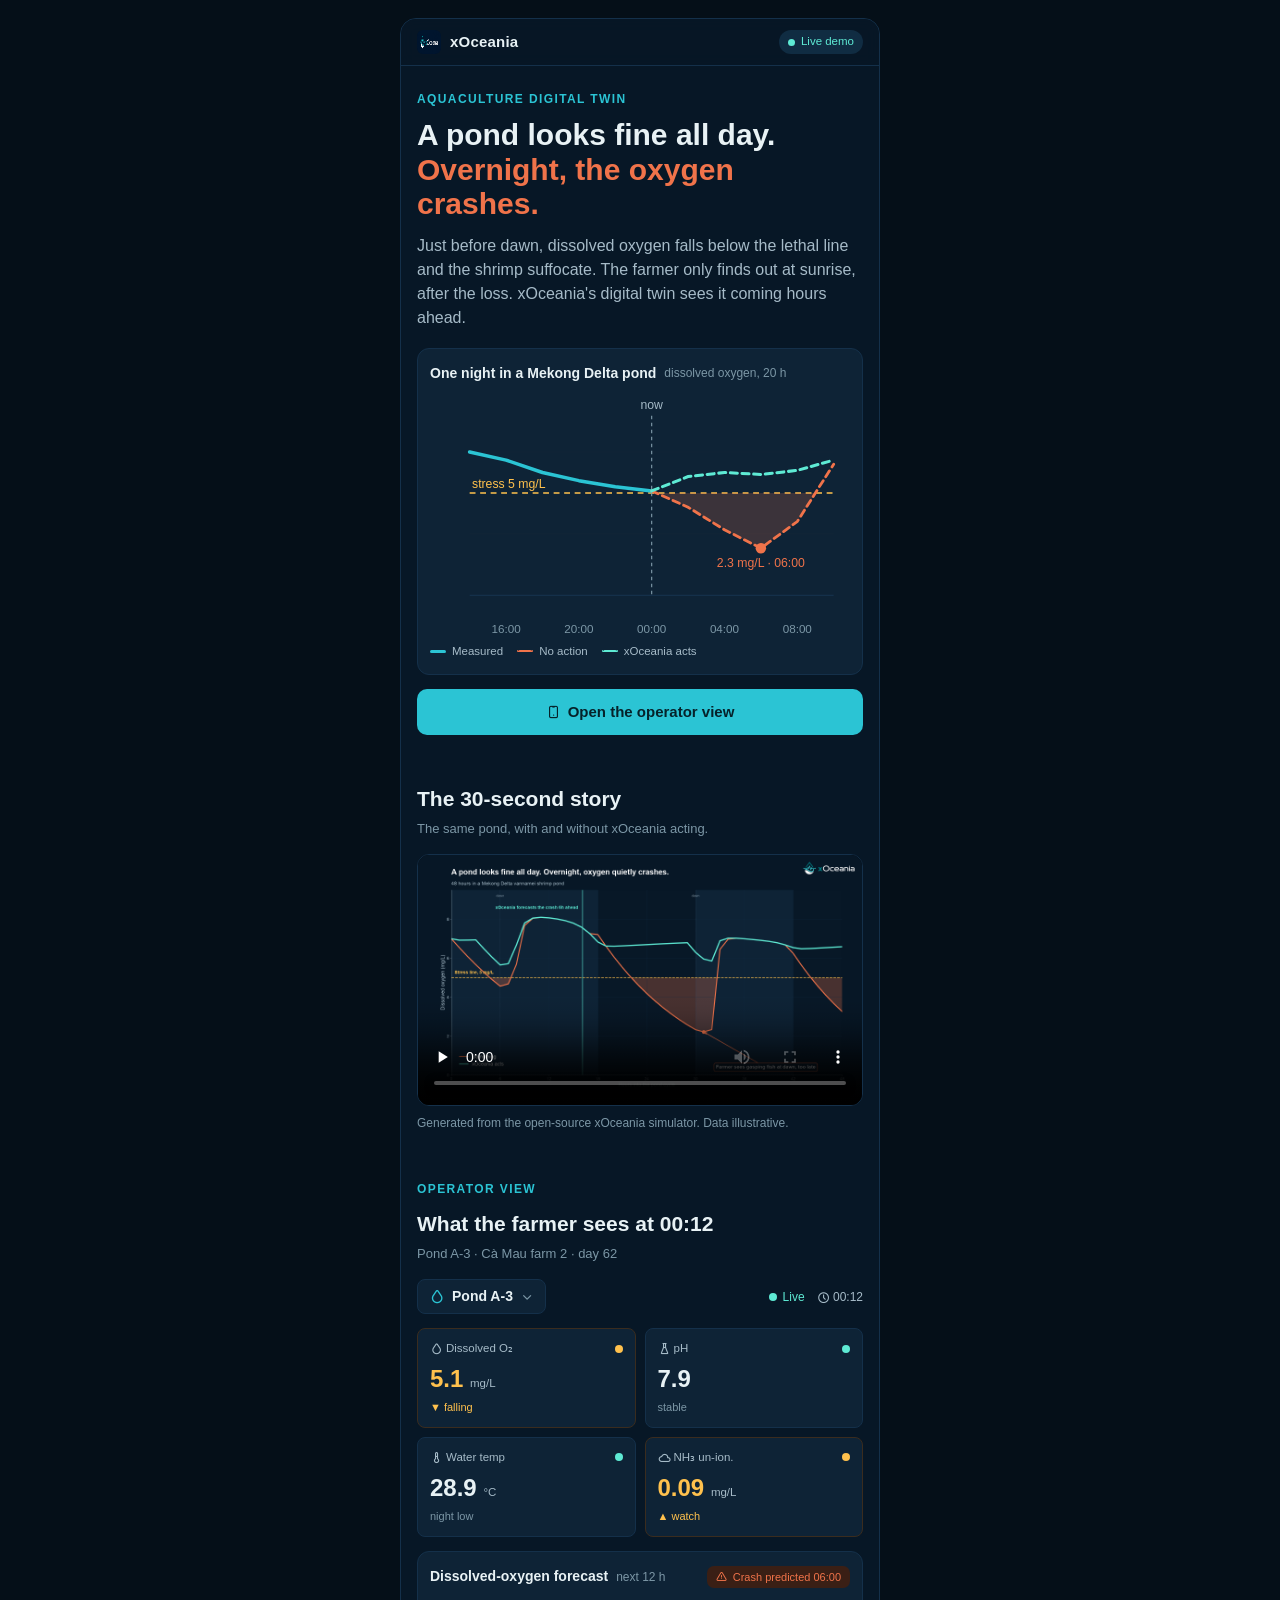
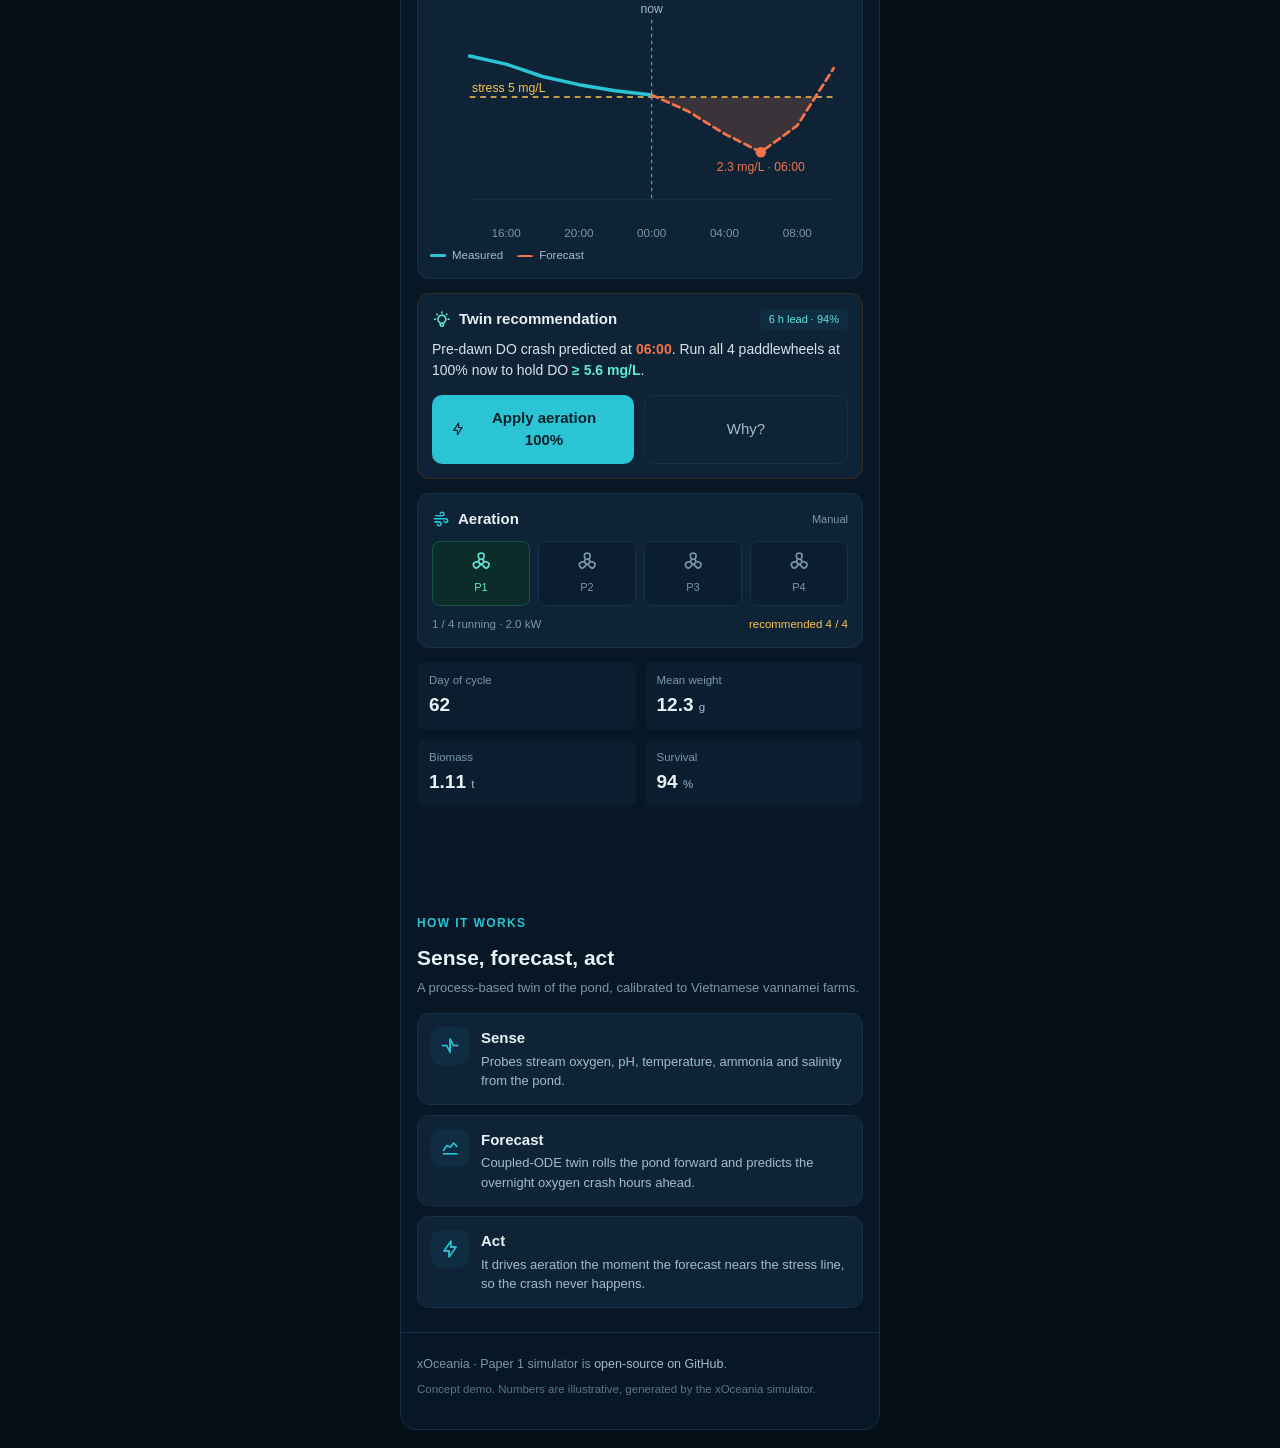
==== app/index.html @ 7f932ca2 "feat(app): mobile-first web app for the QR demo Add app/, a self-contained static web app (no build " ====
<!DOCTYPE html>
<html lang="en">
<head>
<meta charset="utf-8">
<meta name="viewport" content="width=device-width, initial-scale=1, viewport-fit=cover">
<title>xOceania — the pond that warns you before dawn</title>
<meta name="description" content="xOceania is a digital twin for shrimp ponds. It forecasts the pre-dawn oxygen crash hours ahead and acts before the loss.">
<meta name="theme-color" content="#071726">
<meta property="og:title" content="xOceania — see the crash before it happens">
<meta property="og:description" content="A digital twin that forecasts the pre-dawn dissolved-oxygen crash in shrimp ponds and prevents it.">
<meta property="og:image" content="assets/poster.png">
<link rel="icon" href="assets/favicon.png">
<link rel="stylesheet" href="assets/icons.css">
<link rel="stylesheet" href="styles.css">
</head>
<body>
<div class="wrap">

  <div class="topbar">
    <img src="assets/logo.png" alt="xOceania logo">
    <span class="name">xOceania</span>
    <span class="pill" style="margin-left:auto"><span class="dot"></span>Live demo</span>
  </div>

  <section>
    <p class="eyebrow">Aquaculture digital twin</p>
    <h1>A pond looks fine all day. <span class="accent">Overnight, the oxygen crashes.</span></h1>
    <p class="lede">Just before dawn, dissolved oxygen falls below the lethal line and the shrimp suffocate. The farmer only finds out at sunrise, after the loss. xOceania's digital twin sees it coming hours ahead.</p>

    <div class="card chart-card reveal">
      <div class="chart-head">
        <span class="t">One night in a Mekong Delta pond</span>
        <span class="s">dissolved oxygen, 20 h</span>
      </div>
      <div id="hero-chart" aria-label="Dissolved oxygen forecast chart: without action oxygen crashes to 2.3 milligrams per litre before dawn; with xOceania it stays above the 5 milligram stress line."></div>
      <div class="legend">
        <span><span class="swatch" style="background:var(--teal)"></span>Measured</span>
        <span><span class="swatch dash" style="border-color:var(--orange)"></span>No action</span>
        <span><span class="swatch dash" style="border-color:var(--bright)"></span>xOceania acts</span>
      </div>
    </div>

    <div class="btn-row">
      <button class="btn primary" id="cta-demo"><i class="ti ti-device-mobile"></i> Open the operator view</button>
    </div>
  </section>

  <section id="film" class="reveal">
    <h2>The 30-second story</h2>
    <p class="sub">The same pond, with and without xOceania acting.</p>
    <video controls preload="none" poster="assets/poster.png" playsinline>
      <source src="assets/film.mp4" type="video/mp4">
    </video>
    <p class="filmcap">Generated from the open-source xOceania simulator. Data illustrative.</p>
  </section>

  <section id="demo">
    <p class="eyebrow">Operator view</p>
    <h2>What the farmer sees at 00:12</h2>
    <p class="sub">Pond A-3 &middot; Cà Mau farm 2 &middot; day 62</p>

    <div class="demo-head">
      <span class="chip"><i class="ti ti-droplet"></i> Pond A-3 <i class="ti ti-chevron-down" style="color:var(--dim);font-size:14px"></i></span>
      <span class="meta"><span style="display:flex;align-items:center;gap:6px;color:var(--bright)"><span class="statusdot" style="background:var(--bright)"></span>Live</span><span><i class="ti ti-clock" style="font-size:13px;vertical-align:-2px"></i> <span id="clock">00:12</span></span></span>
    </div>

    <div class="kpis reveal">
      <div class="kpi warn" id="kpi-do">
        <div class="row"><span><i class="ti ti-droplet"></i>Dissolved O₂</span><span class="statusdot" style="background:var(--amber)"></span></div>
        <div class="val">5.1 <span class="u">mg/L</span></div>
        <div class="foot" id="kpi-do-foot">▼ falling</div>
      </div>
      <div class="kpi">
        <div class="row"><span><i class="ti ti-flask"></i>pH</span><span class="statusdot" style="background:var(--bright)"></span></div>
        <div class="val">7.9</div>
        <div class="foot" style="color:var(--dim)">stable</div>
      </div>
      <div class="kpi">
        <div class="row"><span><i class="ti ti-temperature"></i>Water temp</span><span class="statusdot" style="background:var(--bright)"></span></div>
        <div class="val">28.9 <span class="u">°C</span></div>
        <div class="foot" style="color:var(--dim)">night low</div>
      </div>
      <div class="kpi warn">
        <div class="row"><span><i class="ti ti-cloud"></i>NH₃ un-ion.</span><span class="statusdot" style="background:var(--amber)"></span></div>
        <div class="val">0.09 <span class="u">mg/L</span></div>
        <div class="foot">▲ watch</div>
      </div>
    </div>

    <div class="card chart-card reveal" style="margin-top:14px">
      <div class="chart-head">
        <span class="t">Dissolved-oxygen forecast</span>
        <span class="s">next 12 h</span>
        <span class="tag warn" id="forecast-tag"><i class="ti ti-alert-triangle"></i> Crash predicted 06:00</span>
      </div>
      <div id="demo-chart"></div>
      <div class="legend">
        <span><span class="swatch" style="background:var(--teal)"></span>Measured</span>
        <span id="lg-noaction"><span class="swatch dash" style="border-color:var(--orange)"></span>Forecast</span>
      </div>
    </div>

    <div class="card rec reveal">
      <div class="h"><i class="ti ti-bulb"></i><span class="t">Twin recommendation</span><span class="lead">6 h lead · 94%</span></div>
      <p id="rec-text">Pre-dawn DO crash predicted at <b>06:00</b>. Run all 4 paddlewheels at 100% now to hold DO <span class="good">≥ 5.6 mg/L</span>.</p>
      <div class="btn-row">
        <button class="btn primary" id="apply"><i class="ti ti-bolt"></i> Apply aeration 100%</button>
        <button class="btn ghost" id="why">Why?</button>
      </div>
    </div>

    <div class="card aer reveal">
      <div class="h"><i class="ti ti-wind"></i><span class="t">Aeration</span><span class="mode" id="aer-mode">Manual</span></div>
      <div class="wheels" id="wheels">
        <div class="wheel on"><i class="ti ti-propeller"></i><div class="lab">P1</div></div>
        <div class="wheel"><i class="ti ti-propeller"></i><div class="lab">P2</div></div>
        <div class="wheel"><i class="ti ti-propeller"></i><div class="lab">P3</div></div>
        <div class="wheel"><i class="ti ti-propeller"></i><div class="lab">P4</div></div>
      </div>
      <div class="foot"><span id="aer-count">1 / 4 running · 2.0 kW</span><span class="rcm" id="aer-rec">recommended 4 / 4</span></div>
    </div>

    <div class="vitals reveal">
      <div class="vital"><div class="l">Day of cycle</div><div class="v">62</div></div>
      <div class="vital"><div class="l">Mean weight</div><div class="v">12.3 <span class="u">g</span></div></div>
      <div class="vital"><div class="l">Biomass</div><div class="v">1.11 <span class="u">t</span></div></div>
      <div class="vital"><div class="l">Survival</div><div class="v">94 <span class="u">%</span></div></div>
    </div>
  </section>

  <div class="toast" id="toast"><i class="ti ti-circle-check"></i><span id="toast-text">Crash prevented. DO held at 5.6 mg/L overnight.</span></div>

  <section class="reveal">
    <p class="eyebrow">How it works</p>
    <h2>Sense, forecast, act</h2>
    <p class="sub">A process-based twin of the pond, calibrated to Vietnamese vannamei farms.</p>
    <div class="steps">
      <div class="step"><div class="ic"><i class="ti ti-wave-saw-tool"></i></div><div><p class="t">Sense</p><p class="d">Probes stream oxygen, pH, temperature, ammonia and salinity from the pond.</p></div></div>
      <div class="step"><div class="ic"><i class="ti ti-chart-line"></i></div><div><p class="t">Forecast</p><p class="d">Coupled-ODE twin rolls the pond forward and predicts the overnight oxygen crash hours ahead.</p></div></div>
      <div class="step"><div class="ic"><i class="ti ti-bolt"></i></div><div><p class="t">Act</p><p class="d">It drives aeration the moment the forecast nears the stress line, so the crash never happens.</p></div></div>
    </div>
  </section>

  <footer>
    <div>xOceania &middot; Paper 1 simulator is <a href="https://github.com/MinhXorbit/xoceania-sim" id="repo-link">open-source on GitHub</a>.</div>
    <div class="note">Concept demo. Numbers are illustrative, generated by the xOceania simulator.</div>
  </footer>

</div>
<script src="app.js"></script>
</body>
</html>
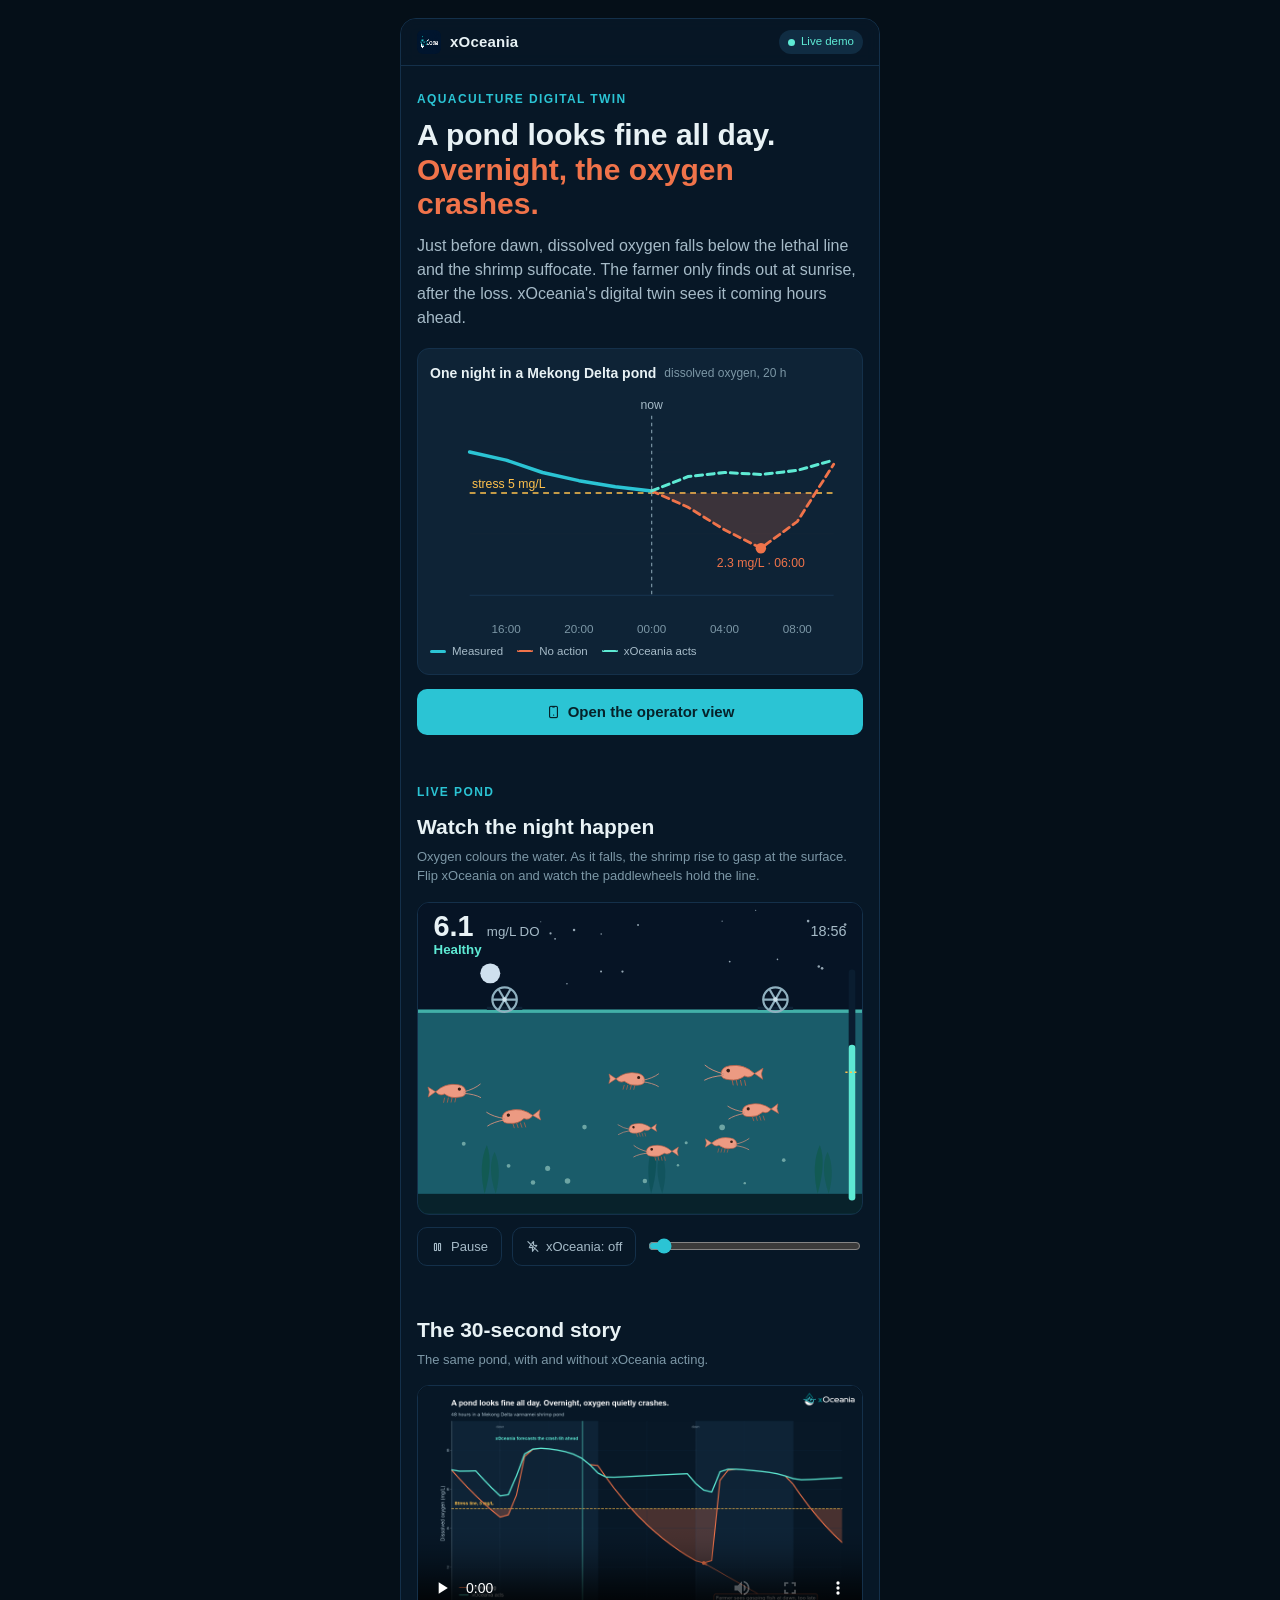
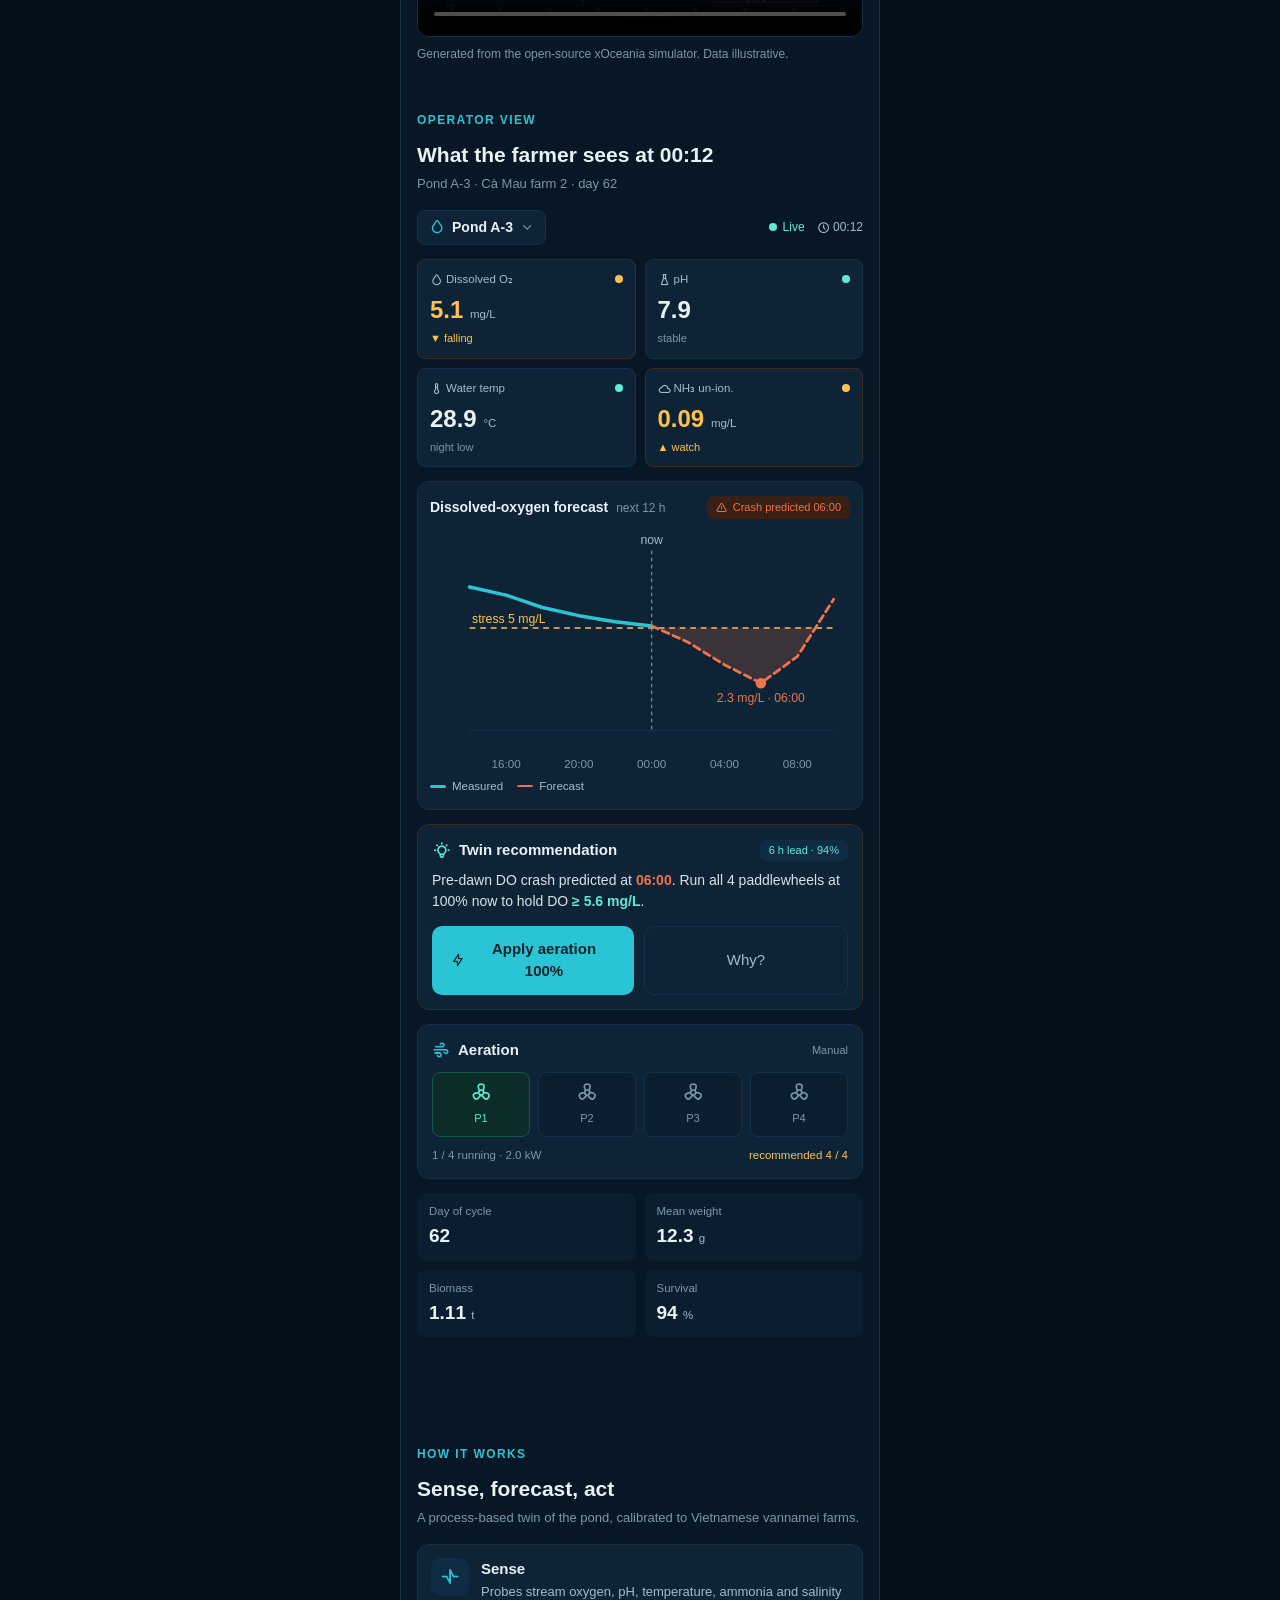
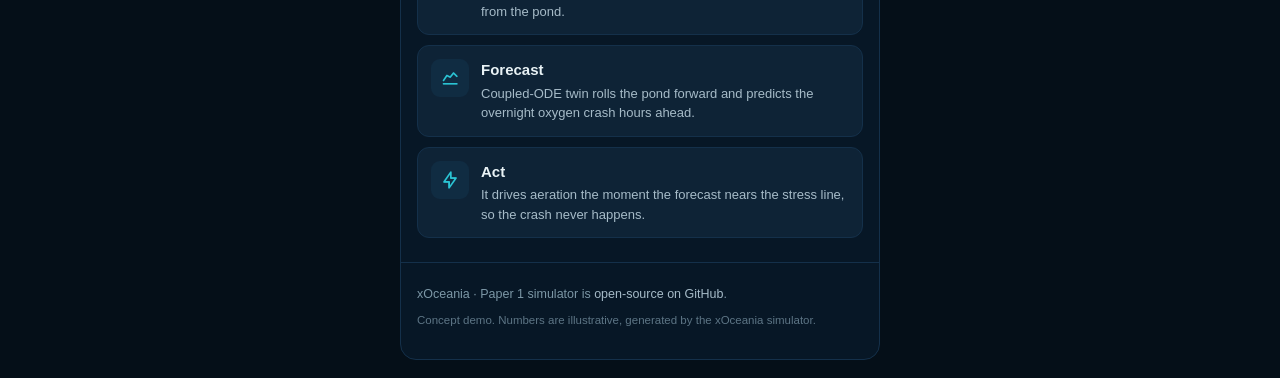
==== commit 68457a06: "feat(app): live animated pond + Lovable hero prompt Add an animated pond visualization (pond.js) as " ====
--- a/app/index.html
+++ b/app/index.html
@@ -42,6 +42,20 @@
 
     <div class="btn-row">
       <button class="btn primary" id="cta-demo"><i class="ti ti-device-mobile"></i> Open the operator view</button>
+    </div>
+  </section>
+
+  <section id="pond">
+    <p class="eyebrow">Live pond</p>
+    <h2>Watch the night happen</h2>
+    <p class="sub">Oxygen colours the water. As it falls, the shrimp rise to gasp at the surface. Flip xOceania on and watch the paddlewheels hold the line.</p>
+    <div class="pond-wrap reveal">
+      <div id="pond-stage"></div>
+    </div>
+    <div class="pond-controls">
+      <button class="btn ghost" id="pond-play"><i class="ti ti-player-pause"></i> Pause</button>
+      <button class="btn ghost" id="pond-auto"><i class="ti ti-bolt-off"></i> xOceania: off</button>
+      <input type="range" id="pond-scrub" min="0" max="24" step="0.1" value="0" aria-label="Scrub through the day">
     </div>
   </section>
 
@@ -148,5 +162,6 @@
 
 </div>
 <script src="app.js"></script>
+<script src="pond.js"></script>
 </body>
 </html>
--- a/app/styles.css
+++ b/app/styles.css
@@ -112,6 +112,13 @@
 .step .t{font-weight:600; font-size:15px; margin:0 0 2px}
 .step .d{color:var(--muted); font-size:13px; margin:0}
 
+.pond-wrap{border:1px solid var(--border); border-radius:var(--r); overflow:hidden; background:#061425; line-height:0}
+#pond-stage svg{display:block}
+.pond-controls{display:flex; gap:10px; align-items:center; margin-top:12px}
+.pond-controls .btn{width:auto; padding:9px 13px; font-size:13px}
+#pond-auto.on{background:#0c2c2a; border-color:#15564a; color:var(--bright)}
+.pond-controls input[type=range]{flex:1; accent-color:var(--teal)}
+
 video{width:100%; border-radius:var(--r); border:1px solid var(--border); display:block; background:#000}
 .filmcap{font-size:12px; color:var(--dim); margin:8px 0 0}
 
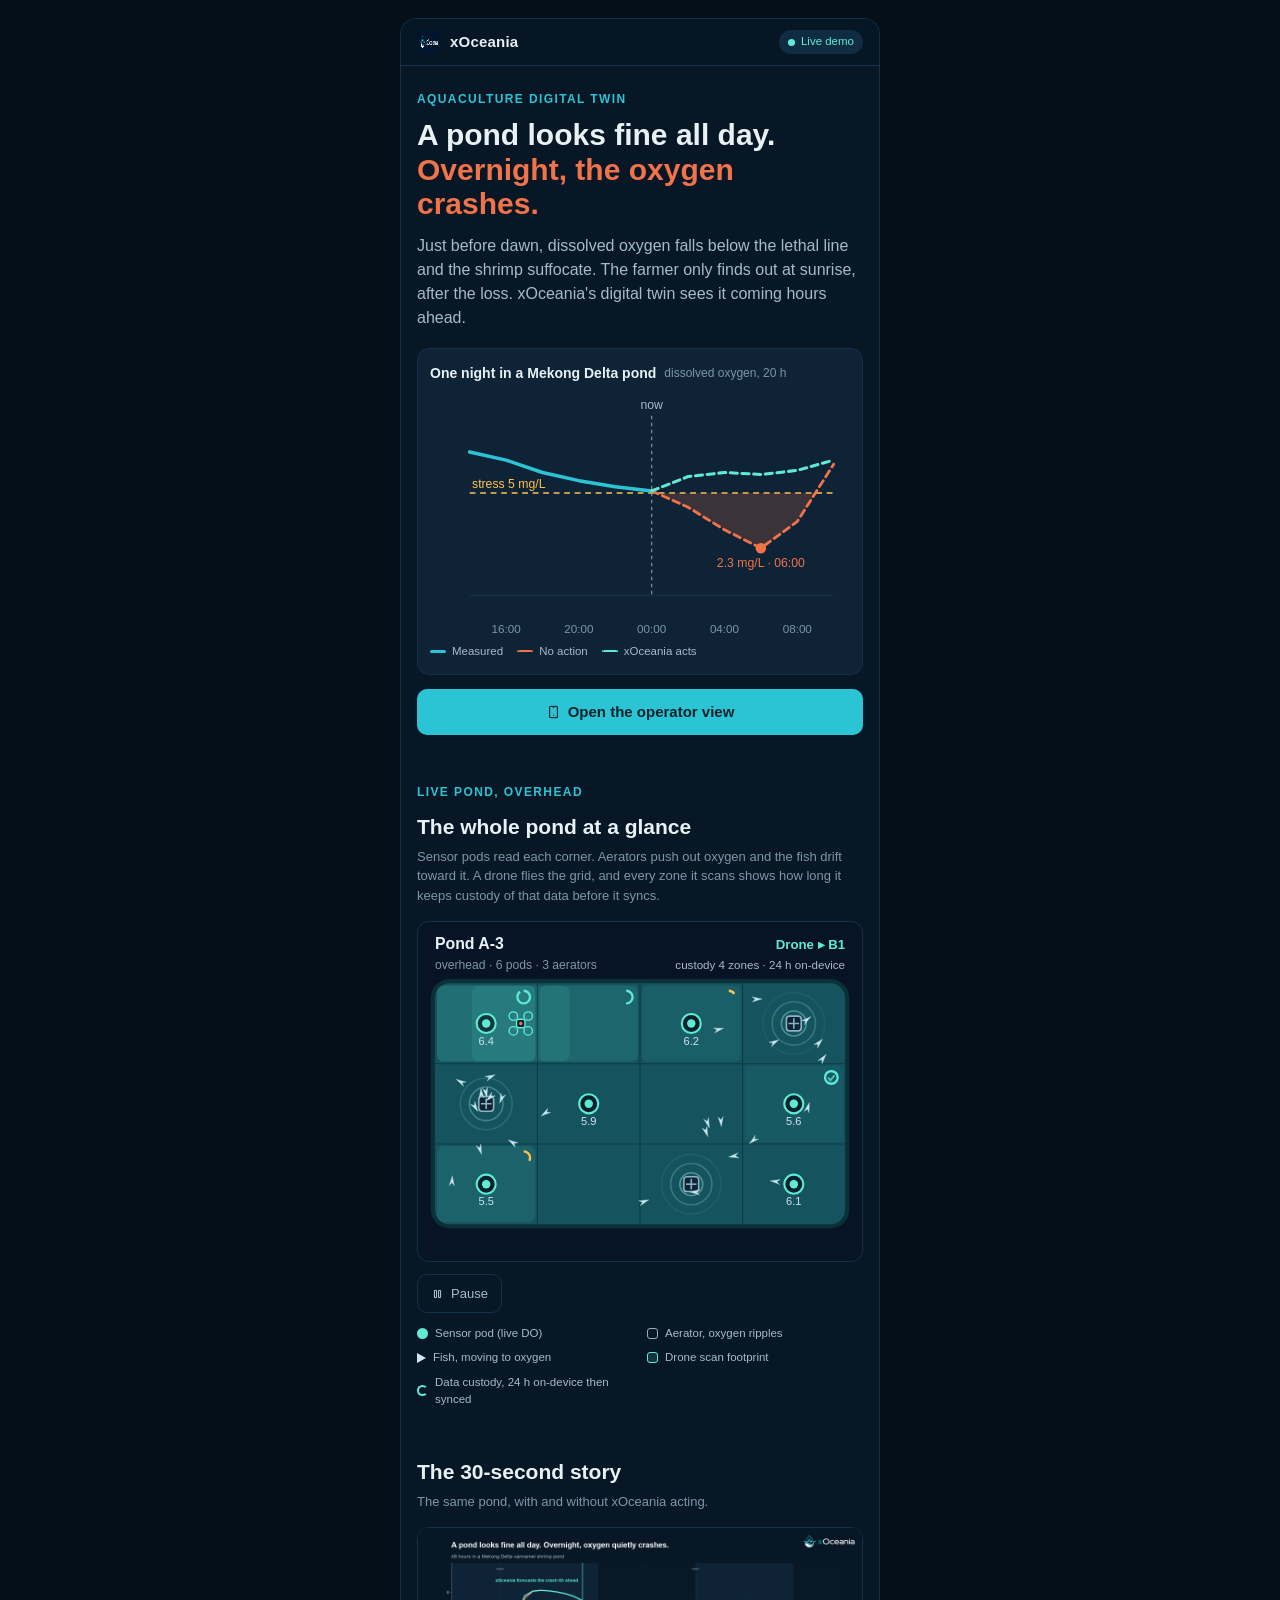
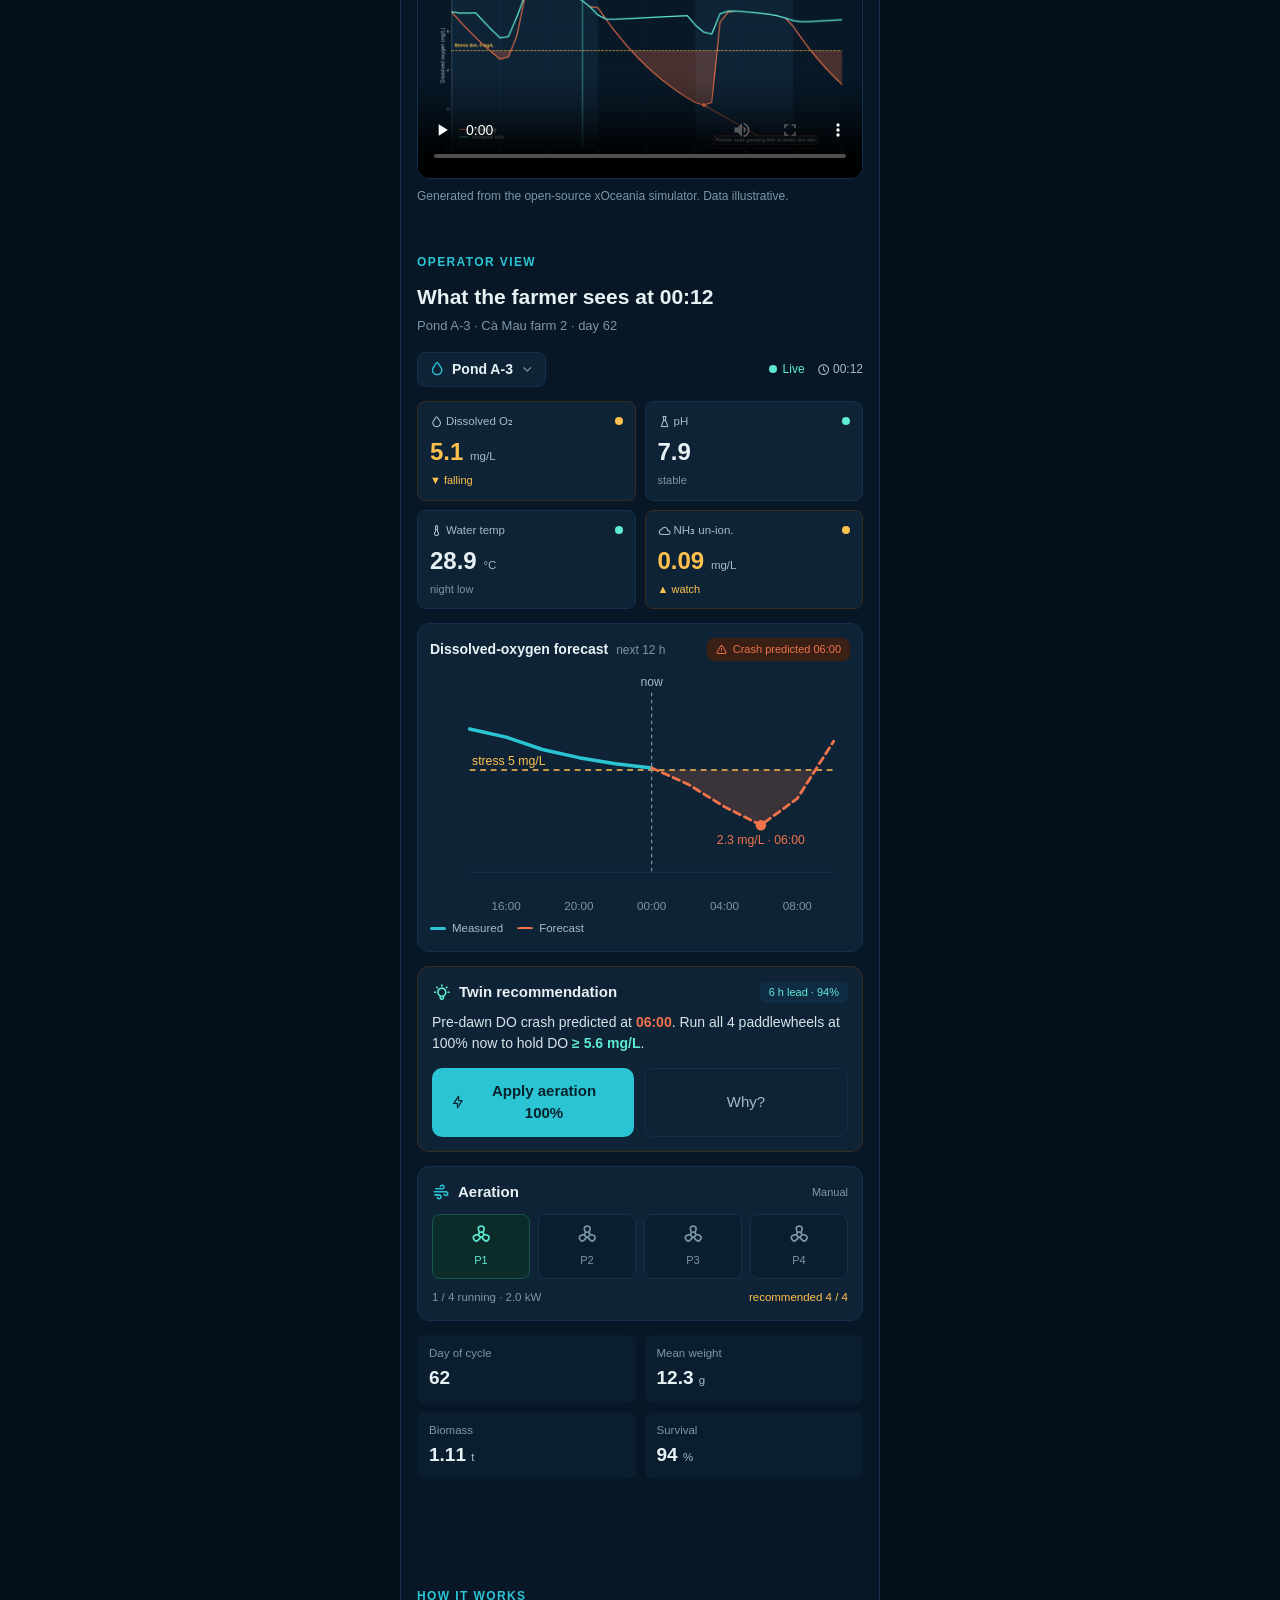
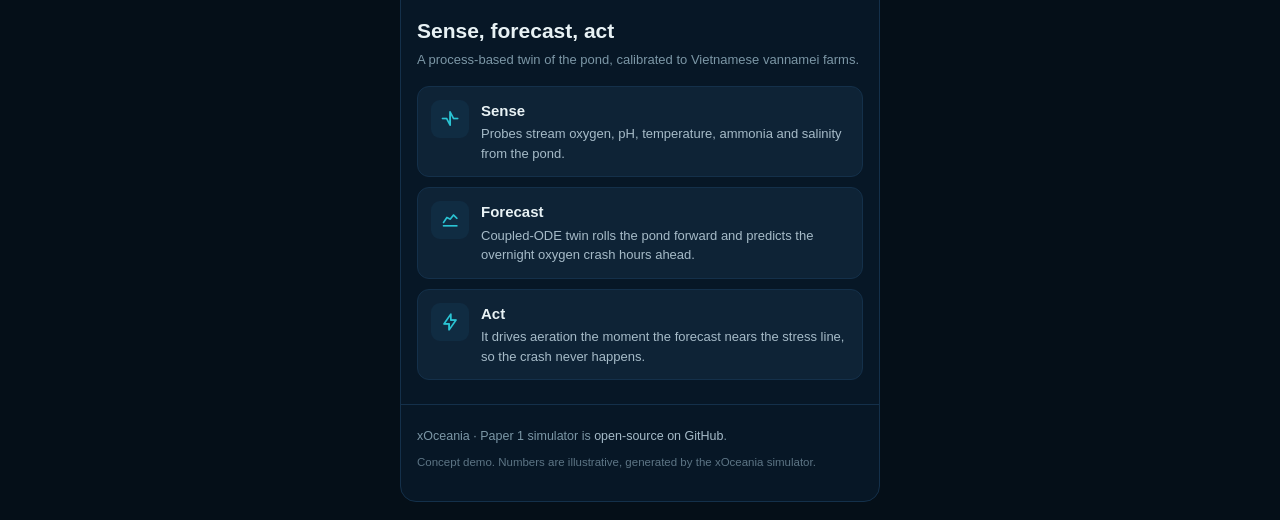
==== commit 39a8a577: "feat(app): overhead pond view with drone scan + data custody Replace the cross-section pond with a t" ====
--- a/app/index.html
+++ b/app/index.html
@@ -46,16 +46,21 @@
   </section>
 
   <section id="pond">
-    <p class="eyebrow">Live pond</p>
-    <h2>Watch the night happen</h2>
-    <p class="sub">Oxygen colours the water. As it falls, the shrimp rise to gasp at the surface. Flip xOceania on and watch the paddlewheels hold the line.</p>
+    <p class="eyebrow">Live pond, overhead</p>
+    <h2>The whole pond at a glance</h2>
+    <p class="sub">Sensor pods read each corner. Aerators push out oxygen and the fish drift toward it. A drone flies the grid, and every zone it scans shows how long it keeps custody of that data before it syncs.</p>
     <div class="pond-wrap reveal">
       <div id="pond-stage"></div>
     </div>
     <div class="pond-controls">
       <button class="btn ghost" id="pond-play"><i class="ti ti-player-pause"></i> Pause</button>
-      <button class="btn ghost" id="pond-auto"><i class="ti ti-bolt-off"></i> xOceania: off</button>
-      <input type="range" id="pond-scrub" min="0" max="24" step="0.1" value="0" aria-label="Scrub through the day">
+    </div>
+    <div class="pond-legend">
+      <span><span class="lg-dot" style="background:#5EEAD4"></span>Sensor pod (live DO)</span>
+      <span><span class="lg-sq" style="border-color:#8fb0bf"></span>Aerator, oxygen ripples</span>
+      <span><span class="lg-tri"></span>Fish, moving to oxygen</span>
+      <span><span class="lg-sq" style="border-color:#5EEAD4;background:rgba(94,234,212,.14)"></span>Drone scan footprint</span>
+      <span><span class="lg-ring"></span>Data custody, 24 h on-device then synced</span>
     </div>
   </section>
 
--- a/app/styles.css
+++ b/app/styles.css
@@ -116,8 +116,12 @@
 #pond-stage svg{display:block}
 .pond-controls{display:flex; gap:10px; align-items:center; margin-top:12px}
 .pond-controls .btn{width:auto; padding:9px 13px; font-size:13px}
-#pond-auto.on{background:#0c2c2a; border-color:#15564a; color:var(--bright)}
-.pond-controls input[type=range]{flex:1; accent-color:var(--teal)}
+.pond-legend{display:grid; grid-template-columns:1fr 1fr; gap:7px 14px; margin-top:12px; font-size:11.5px; color:var(--muted)}
+.pond-legend span{display:flex; align-items:center; gap:7px}
+.pond-legend .lg-dot{width:11px;height:11px;border-radius:50%;flex:none}
+.pond-legend .lg-sq{width:11px;height:11px;border-radius:3px;border:1.5px solid;flex:none}
+.pond-legend .lg-tri{width:0;height:0;border-left:9px solid #cfe7ef;border-top:5px solid transparent;border-bottom:5px solid transparent;flex:none}
+.pond-legend .lg-ring{width:11px;height:11px;border-radius:50%;border:2px solid var(--bright);border-right-color:transparent;flex:none}
 
 video{width:100%; border-radius:var(--r); border:1px solid var(--border); display:block; background:#000}
 .filmcap{font-size:12px; color:var(--dim); margin:8px 0 0}
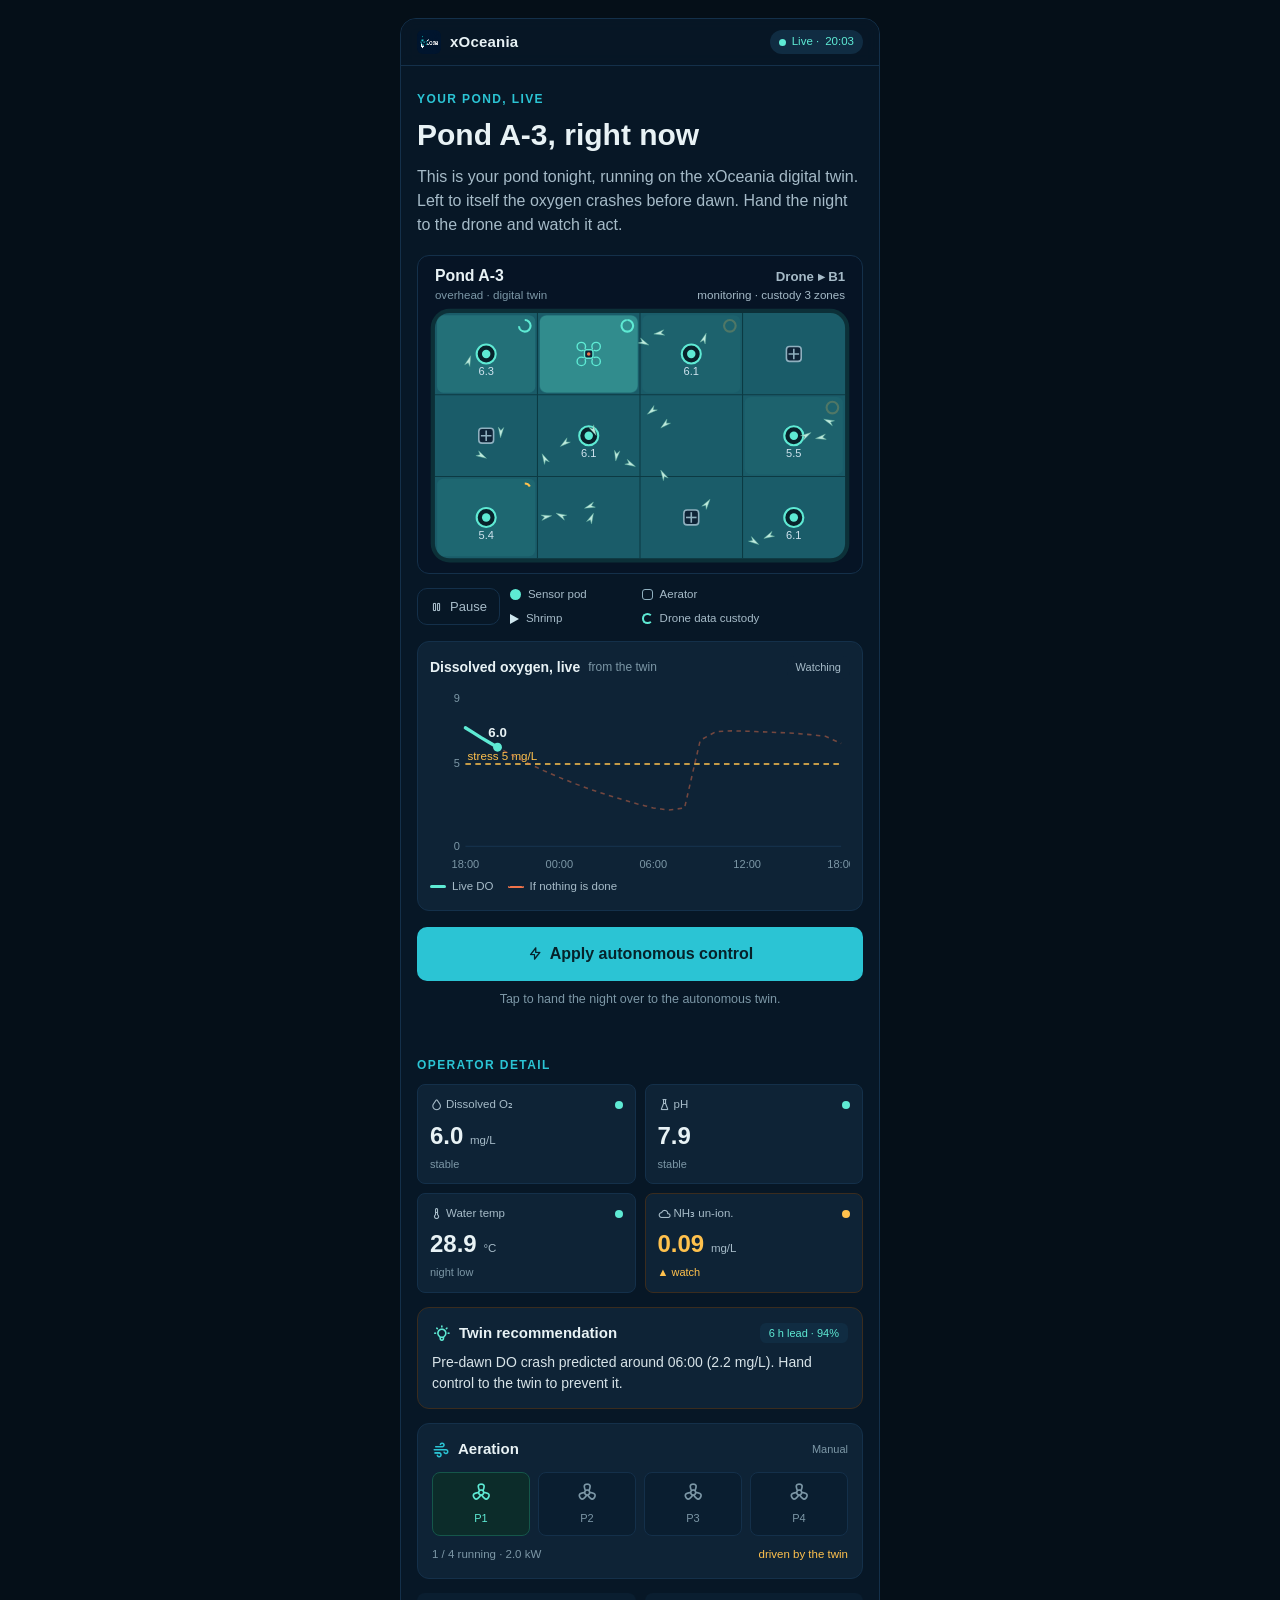
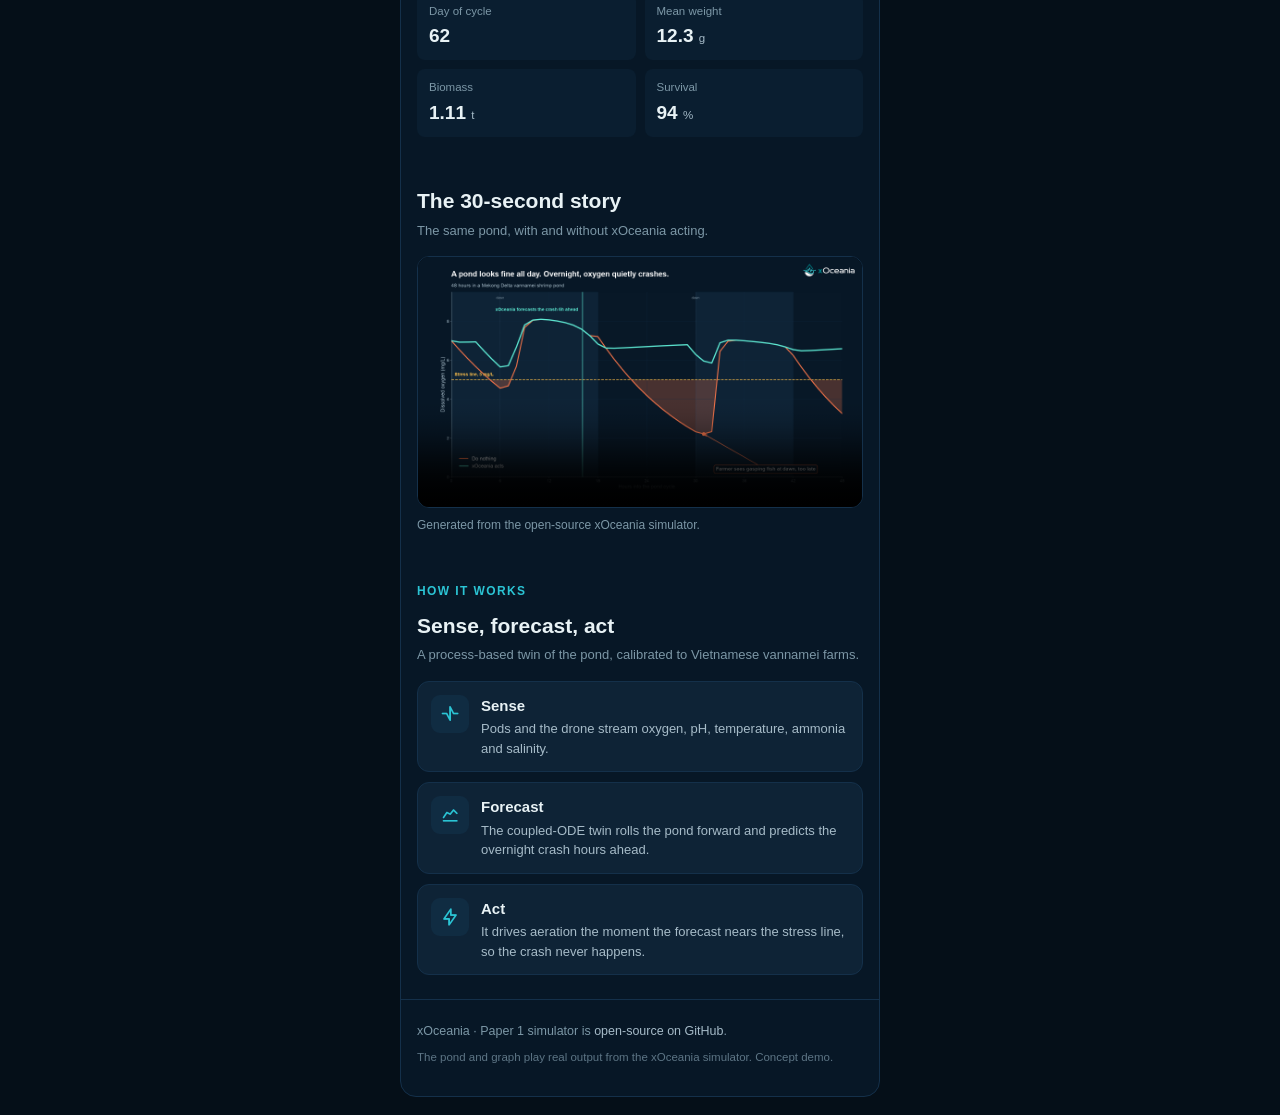
==== commit 838768fc: "feat(app): pond-first live demo driven by the real digital twin Rework the app around what the user " ====
--- a/app/index.html
+++ b/app/index.html
@@ -3,11 +3,10 @@
 <head>
 <meta charset="utf-8">
 <meta name="viewport" content="width=device-width, initial-scale=1, viewport-fit=cover">
-<title>xOceania — the pond that warns you before dawn</title>
-<meta name="description" content="xOceania is a digital twin for shrimp ponds. It forecasts the pre-dawn oxygen crash hours ahead and acts before the loss.">
+<title>xOceania — your pond, live</title>
+<meta name="description" content="Watch your shrimp pond on the xOceania digital twin. Hand it to autonomous control and see the drone prevent the pre-dawn oxygen crash, live.">
 <meta name="theme-color" content="#071726">
 <meta property="og:title" content="xOceania — see the crash before it happens">
-<meta property="og:description" content="A digital twin that forecasts the pre-dawn dissolved-oxygen crash in shrimp ponds and prevents it.">
 <meta property="og:image" content="assets/poster.png">
 <link rel="icon" href="assets/favicon.png">
 <link rel="stylesheet" href="assets/icons.css">
@@ -19,113 +18,68 @@
   <div class="topbar">
     <img src="assets/logo.png" alt="xOceania logo">
     <span class="name">xOceania</span>
-    <span class="pill" style="margin-left:auto"><span class="dot"></span>Live demo</span>
+    <span class="pill" style="margin-left:auto"><span class="dot"></span>Live · <span id="clock">18:00</span></span>
   </div>
 
-  <section>
-    <p class="eyebrow">Aquaculture digital twin</p>
-    <h1>A pond looks fine all day. <span class="accent">Overnight, the oxygen crashes.</span></h1>
-    <p class="lede">Just before dawn, dissolved oxygen falls below the lethal line and the shrimp suffocate. The farmer only finds out at sunrise, after the loss. xOceania's digital twin sees it coming hours ahead.</p>
+  <section id="live">
+    <p class="eyebrow">Your pond, live</p>
+    <h1>Pond A-3, right now</h1>
+    <p class="lede">This is your pond tonight, running on the xOceania digital twin. Left to itself the oxygen crashes before dawn. Hand the night to the drone and watch it act.</p>
 
-    <div class="card chart-card reveal">
-      <div class="chart-head">
-        <span class="t">One night in a Mekong Delta pond</span>
-        <span class="s">dissolved oxygen, 20 h</span>
-      </div>
-      <div id="hero-chart" aria-label="Dissolved oxygen forecast chart: without action oxygen crashes to 2.3 milligrams per litre before dawn; with xOceania it stays above the 5 milligram stress line."></div>
-      <div class="legend">
-        <span><span class="swatch" style="background:var(--teal)"></span>Measured</span>
-        <span><span class="swatch dash" style="border-color:var(--orange)"></span>No action</span>
-        <span><span class="swatch dash" style="border-color:var(--bright)"></span>xOceania acts</span>
-      </div>
-    </div>
-
-    <div class="btn-row">
-      <button class="btn primary" id="cta-demo"><i class="ti ti-device-mobile"></i> Open the operator view</button>
-    </div>
-  </section>
-
-  <section id="pond">
-    <p class="eyebrow">Live pond, overhead</p>
-    <h2>The whole pond at a glance</h2>
-    <p class="sub">Sensor pods read each corner. Aerators push out oxygen and the fish drift toward it. A drone flies the grid, and every zone it scans shows how long it keeps custody of that data before it syncs.</p>
     <div class="pond-wrap reveal">
       <div id="pond-stage"></div>
     </div>
     <div class="pond-controls">
-      <button class="btn ghost" id="pond-play"><i class="ti ti-player-pause"></i> Pause</button>
-    </div>
-    <div class="pond-legend">
-      <span><span class="lg-dot" style="background:#5EEAD4"></span>Sensor pod (live DO)</span>
-      <span><span class="lg-sq" style="border-color:#8fb0bf"></span>Aerator, oxygen ripples</span>
-      <span><span class="lg-tri"></span>Fish, moving to oxygen</span>
-      <span><span class="lg-sq" style="border-color:#5EEAD4;background:rgba(94,234,212,.14)"></span>Drone scan footprint</span>
-      <span><span class="lg-ring"></span>Data custody, 24 h on-device then synced</span>
-    </div>
-  </section>
-
-  <section id="film" class="reveal">
-    <h2>The 30-second story</h2>
-    <p class="sub">The same pond, with and without xOceania acting.</p>
-    <video controls preload="none" poster="assets/poster.png" playsinline>
-      <source src="assets/film.mp4" type="video/mp4">
-    </video>
-    <p class="filmcap">Generated from the open-source xOceania simulator. Data illustrative.</p>
-  </section>
-
-  <section id="demo">
-    <p class="eyebrow">Operator view</p>
-    <h2>What the farmer sees at 00:12</h2>
-    <p class="sub">Pond A-3 &middot; Cà Mau farm 2 &middot; day 62</p>
-
-    <div class="demo-head">
-      <span class="chip"><i class="ti ti-droplet"></i> Pond A-3 <i class="ti ti-chevron-down" style="color:var(--dim);font-size:14px"></i></span>
-      <span class="meta"><span style="display:flex;align-items:center;gap:6px;color:var(--bright)"><span class="statusdot" style="background:var(--bright)"></span>Live</span><span><i class="ti ti-clock" style="font-size:13px;vertical-align:-2px"></i> <span id="clock">00:12</span></span></span>
-    </div>
-
-    <div class="kpis reveal">
-      <div class="kpi warn" id="kpi-do">
-        <div class="row"><span><i class="ti ti-droplet"></i>Dissolved O₂</span><span class="statusdot" style="background:var(--amber)"></span></div>
-        <div class="val">5.1 <span class="u">mg/L</span></div>
-        <div class="foot" id="kpi-do-foot">▼ falling</div>
-      </div>
-      <div class="kpi">
-        <div class="row"><span><i class="ti ti-flask"></i>pH</span><span class="statusdot" style="background:var(--bright)"></span></div>
-        <div class="val">7.9</div>
-        <div class="foot" style="color:var(--dim)">stable</div>
-      </div>
-      <div class="kpi">
-        <div class="row"><span><i class="ti ti-temperature"></i>Water temp</span><span class="statusdot" style="background:var(--bright)"></span></div>
-        <div class="val">28.9 <span class="u">°C</span></div>
-        <div class="foot" style="color:var(--dim)">night low</div>
-      </div>
-      <div class="kpi warn">
-        <div class="row"><span><i class="ti ti-cloud"></i>NH₃ un-ion.</span><span class="statusdot" style="background:var(--amber)"></span></div>
-        <div class="val">0.09 <span class="u">mg/L</span></div>
-        <div class="foot">▲ watch</div>
+      <button class="btn ghost" id="pond-play" style="width:auto;padding:8px 12px;font-size:13px"><i class="ti ti-player-pause"></i> Pause</button>
+      <div class="pond-legend" style="margin-top:0">
+        <span><span class="lg-dot" style="background:#5EEAD4"></span>Sensor pod</span>
+        <span><span class="lg-sq" style="border-color:#8fb0bf"></span>Aerator</span>
+        <span><span class="lg-tri"></span>Shrimp</span>
+        <span><span class="lg-ring"></span>Drone data custody</span>
       </div>
     </div>
 
     <div class="card chart-card reveal" style="margin-top:14px">
       <div class="chart-head">
-        <span class="t">Dissolved-oxygen forecast</span>
-        <span class="s">next 12 h</span>
-        <span class="tag warn" id="forecast-tag"><i class="ti ti-alert-triangle"></i> Crash predicted 06:00</span>
+        <span class="t">Dissolved oxygen, live</span>
+        <span class="s">from the twin</span>
+        <span class="tag" id="status-pill" style="margin-left:auto;background:#3a1f15;color:#F0734A">Heading for crash</span>
       </div>
-      <div id="demo-chart"></div>
+      <div id="live-graph"></div>
       <div class="legend">
-        <span><span class="swatch" style="background:var(--teal)"></span>Measured</span>
-        <span id="lg-noaction"><span class="swatch dash" style="border-color:var(--orange)"></span>Forecast</span>
+        <span><span class="swatch" style="background:#5EEAD4"></span>Live DO</span>
+        <span><span class="swatch dash" style="border-color:#F0734A"></span>If nothing is done</span>
+      </div>
+    </div>
+
+    <button class="btn primary engage reveal" id="live-engage"><i class="ti ti-bolt"></i> Apply autonomous control</button>
+    <p class="engage-sub" id="live-status">Tap to hand the night over to the autonomous twin.</p>
+  </section>
+
+  <section id="operator">
+    <p class="eyebrow">Operator detail</p>
+    <div class="kpis reveal">
+      <div class="kpi warn" id="kpi-do">
+        <div class="row"><span><i class="ti ti-droplet"></i>Dissolved O₂</span><span class="statusdot" style="background:#FFC14D"></span></div>
+        <div class="val">5.1 <span class="u">mg/L</span></div><div class="foot">▼ falling</div>
+      </div>
+      <div class="kpi">
+        <div class="row"><span><i class="ti ti-flask"></i>pH</span><span class="statusdot" style="background:#5EEAD4"></span></div>
+        <div class="val">7.9</div><div class="foot" style="color:#7C97A6">stable</div>
+      </div>
+      <div class="kpi">
+        <div class="row"><span><i class="ti ti-temperature"></i>Water temp</span><span class="statusdot" style="background:#5EEAD4"></span></div>
+        <div class="val">28.9 <span class="u">°C</span></div><div class="foot" style="color:#7C97A6">night low</div>
+      </div>
+      <div class="kpi warn">
+        <div class="row"><span><i class="ti ti-cloud"></i>NH₃ un-ion.</span><span class="statusdot" style="background:#FFC14D"></span></div>
+        <div class="val">0.09 <span class="u">mg/L</span></div><div class="foot">▲ watch</div>
       </div>
     </div>
 
     <div class="card rec reveal">
       <div class="h"><i class="ti ti-bulb"></i><span class="t">Twin recommendation</span><span class="lead">6 h lead · 94%</span></div>
-      <p id="rec-text">Pre-dawn DO crash predicted at <b>06:00</b>. Run all 4 paddlewheels at 100% now to hold DO <span class="good">≥ 5.6 mg/L</span>.</p>
-      <div class="btn-row">
-        <button class="btn primary" id="apply"><i class="ti ti-bolt"></i> Apply aeration 100%</button>
-        <button class="btn ghost" id="why">Why?</button>
-      </div>
+      <p id="rec-text">Pre-dawn DO crash predicted around 06:00. Hand control to the twin to prevent it.</p>
     </div>
 
     <div class="card aer reveal">
@@ -136,7 +90,7 @@
         <div class="wheel"><i class="ti ti-propeller"></i><div class="lab">P3</div></div>
         <div class="wheel"><i class="ti ti-propeller"></i><div class="lab">P4</div></div>
       </div>
-      <div class="foot"><span id="aer-count">1 / 4 running · 2.0 kW</span><span class="rcm" id="aer-rec">recommended 4 / 4</span></div>
+      <div class="foot"><span id="aer-count">1 / 4 running · 2.0 kW</span><span class="rcm">driven by the twin</span></div>
     </div>
 
     <div class="vitals reveal">
@@ -147,26 +101,33 @@
     </div>
   </section>
 
-  <div class="toast" id="toast"><i class="ti ti-circle-check"></i><span id="toast-text">Crash prevented. DO held at 5.6 mg/L overnight.</span></div>
+  <section id="film" class="reveal">
+    <h2>The 30-second story</h2>
+    <p class="sub">The same pond, with and without xOceania acting.</p>
+    <video controls preload="none" poster="assets/poster.png" playsinline>
+      <source src="assets/film.mp4" type="video/mp4">
+    </video>
+    <p class="filmcap">Generated from the open-source xOceania simulator.</p>
+  </section>
 
   <section class="reveal">
     <p class="eyebrow">How it works</p>
     <h2>Sense, forecast, act</h2>
     <p class="sub">A process-based twin of the pond, calibrated to Vietnamese vannamei farms.</p>
     <div class="steps">
-      <div class="step"><div class="ic"><i class="ti ti-wave-saw-tool"></i></div><div><p class="t">Sense</p><p class="d">Probes stream oxygen, pH, temperature, ammonia and salinity from the pond.</p></div></div>
-      <div class="step"><div class="ic"><i class="ti ti-chart-line"></i></div><div><p class="t">Forecast</p><p class="d">Coupled-ODE twin rolls the pond forward and predicts the overnight oxygen crash hours ahead.</p></div></div>
+      <div class="step"><div class="ic"><i class="ti ti-wave-saw-tool"></i></div><div><p class="t">Sense</p><p class="d">Pods and the drone stream oxygen, pH, temperature, ammonia and salinity.</p></div></div>
+      <div class="step"><div class="ic"><i class="ti ti-chart-line"></i></div><div><p class="t">Forecast</p><p class="d">The coupled-ODE twin rolls the pond forward and predicts the overnight crash hours ahead.</p></div></div>
       <div class="step"><div class="ic"><i class="ti ti-bolt"></i></div><div><p class="t">Act</p><p class="d">It drives aeration the moment the forecast nears the stress line, so the crash never happens.</p></div></div>
     </div>
   </section>
 
   <footer>
-    <div>xOceania &middot; Paper 1 simulator is <a href="https://github.com/MinhXorbit/xoceania-sim" id="repo-link">open-source on GitHub</a>.</div>
-    <div class="note">Concept demo. Numbers are illustrative, generated by the xOceania simulator.</div>
+    <div>xOceania &middot; Paper 1 simulator is <a href="https://github.com/MinhXorbit/xoceania-sim">open-source on GitHub</a>.</div>
+    <div class="note">The pond and graph play real output from the xOceania simulator. Concept demo.</div>
   </footer>
 
 </div>
-<script src="app.js"></script>
-<script src="pond.js"></script>
+<script src="assets/twin_data.js"></script>
+<script src="live.js"></script>
 </body>
 </html>
--- a/app/styles.css
+++ b/app/styles.css
@@ -113,7 +113,10 @@
 .step .d{color:var(--muted); font-size:13px; margin:0}
 
 .pond-wrap{border:1px solid var(--border); border-radius:var(--r); overflow:hidden; background:#061425; line-height:0}
-#pond-stage svg{display:block}
+#pond-stage svg, #live-graph svg{display:block}
+.btn.engage{margin-top:16px; font-size:16px; padding:15px 18px}
+.btn.engage.on{background:#0c2c2a; color:var(--bright); border:1px solid #15564a}
+.engage-sub{text-align:center; color:var(--dim); font-size:12.5px; margin:9px 0 0}
 .pond-controls{display:flex; gap:10px; align-items:center; margin-top:12px}
 .pond-controls .btn{width:auto; padding:9px 13px; font-size:13px}
 .pond-legend{display:grid; grid-template-columns:1fr 1fr; gap:7px 14px; margin-top:12px; font-size:11.5px; color:var(--muted)}
